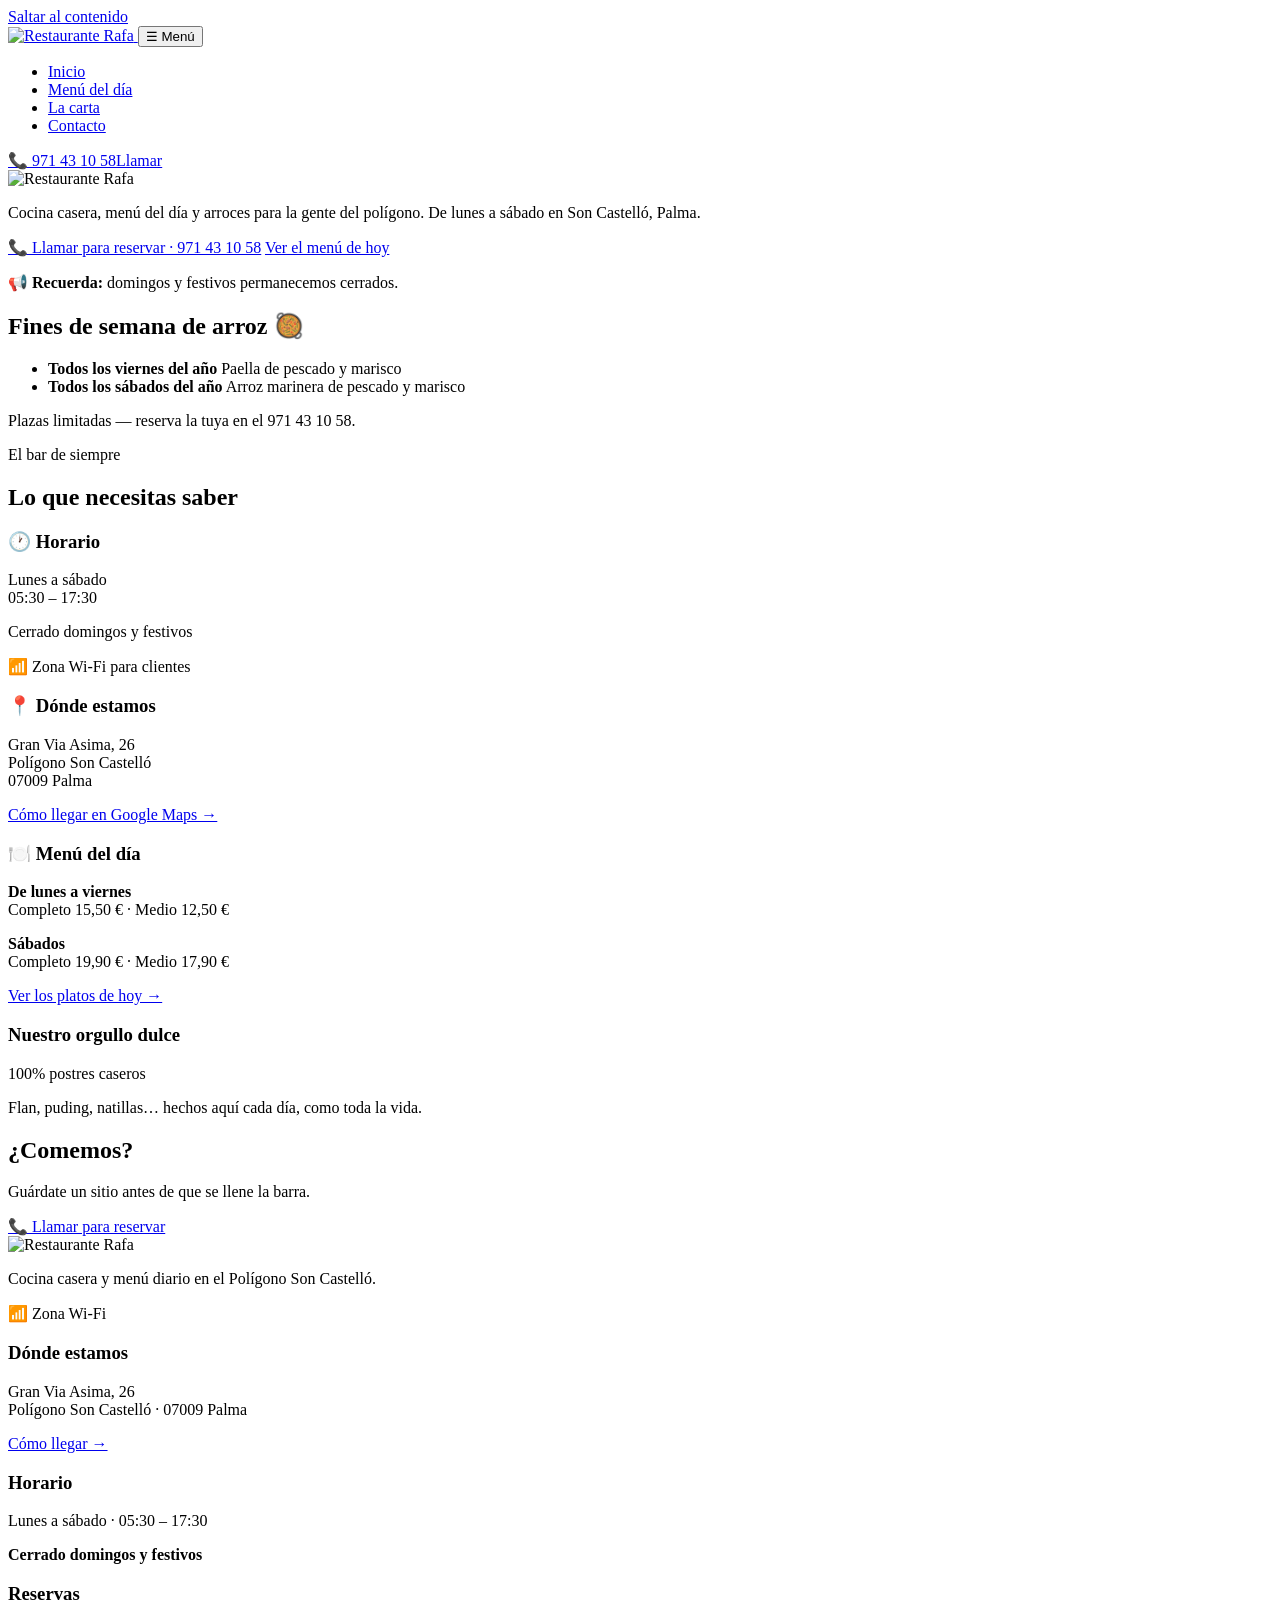
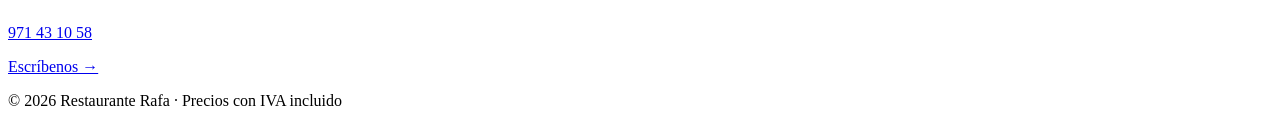
==== index.html @ ab128830 "Add files via upload" ====
<!DOCTYPE html>
<html lang="es">
<head>
  <meta charset="UTF-8">
  <meta name="viewport" content="width=device-width, initial-scale=1">
  <title>Restaurante Rafa · Menú diario y cocina casera en Son Castelló, Palma</title>
  <meta name="description" content="Bar restaurante Rafa en el Polígono Son Castelló (Palma). Menú del día, bocadillos, arroces y postres 100% caseros. Paella de pescado y marisco todos los viernes. Reservas: 971 43 10 58.">
  <meta name="theme-color" content="#1E3A8A">
  <link rel="icon" type="image/svg+xml" href="assets/logo-rafa.svg">
  <meta property="og:title" content="Restaurante Rafa · Son Castelló, Palma">
  <meta property="og:description" content="Menú del día, arroces de fin de semana y postres 100% caseros. Reservas: 971 43 10 58.">
  <link rel="preconnect" href="https://fonts.googleapis.com">
  <link rel="preconnect" href="https://fonts.gstatic.com" crossorigin>
  <link href="https://fonts.googleapis.com/css2?family=Archivo:wdth,wght@62..125,400..900&family=Caveat:wght@600&family=Public+Sans:wght@400;600;700&display=swap" rel="stylesheet">
  <link rel="stylesheet" href="css/estilo.css">
</head>
<body>
  <a class="salto-contenido" href="#contenido">Saltar al contenido</a>

  <header class="cabecera">
    <div class="contenedor cabecera__fila">
      <a class="marca" href="index.html" aria-label="Restaurante Rafa — Inicio">
        <img class="logo-blanco" src="assets/logo-rafa.svg" alt="Restaurante Rafa">
      </a>
      <button class="nav-boton" aria-expanded="false" aria-controls="nav-principal">☰ Menú</button>
      <nav class="nav-principal" id="nav-principal" aria-label="Navegación principal">
        <ul>
          <li><a href="index.html" aria-current="page">Inicio</a></li>
          <li><a href="menu-diario.html">Menú del día</a></li>
          <li><a href="la-carta.html">La carta</a></li>
          <li><a href="contacto.html">Contacto</a></li>
        </ul>
      </nav>
      <a class="btn-llamar-nav" href="tel:971431058">
        📞 <span class="texto">971 43 10 58</span><span class="texto-corto">Llamar</span>
      </a>
    </div>
  </header>

  <main id="contenido">

    <!-- ============ PORTADA ============ -->
    <section class="hero contenedor">
      <img class="hero__logo" src="assets/logo-rafa.svg" alt="Restaurante Rafa">
      <p class="hero__lema">
        Cocina casera, menú del día y arroces para la gente del polígono.
        De lunes a sábado en Son Castelló, Palma.
      </p>
      <div class="hero__acciones">
        <a class="btn btn--llamar" href="tel:971431058">📞 Llamar para reservar · 971 43 10 58</a>
        <a class="btn btn--contorno" href="menu-diario.html">Ver el menú de hoy</a>
      </div>
    </section>

    <!-- ============ AVISOS DESTACADOS ============
         Para cambiar el aviso, edita el texto de abajo.
         Para ocultarlo, añade class="aviso oculto".        -->
    <section class="contenedor" aria-label="Avisos">
      <p class="aviso">
        📢 <span><strong>Recuerda:</strong> domingos y festivos permanecemos cerrados.</span>
      </p>
    </section>

    <!-- ============ ARROCES DE FIN DE SEMANA ============ -->
    <section class="seccion contenedor" aria-labelledby="titulo-arroces">
      <div class="banner-arroces">
        <h2 class="banner-arroces__titulo" id="titulo-arroces">Fines de semana de arroz 🥘</h2>
        <ul class="banner-arroces__dias">
          <li>
            <strong>Todos los viernes del año</strong>
            Paella de pescado y marisco
          </li>
          <li>
            <strong>Todos los sábados del año</strong>
            Arroz marinera de pescado y marisco
          </li>
        </ul>
        <p class="banner-arroces__nota">Plazas limitadas — reserva la tuya en el 971 43 10 58.</p>
      </div>
    </section>

    <!-- ============ INFORMACIÓN PRÁCTICA ============ -->
    <section class="seccion contenedor" aria-labelledby="titulo-info" style="padding-top:0">
      <p class="cejilla cejilla--marino">El bar de siempre</p>
      <h2 id="titulo-info">Lo que necesitas saber</h2>

      <div class="rejilla-info mt-1">
        <article class="tarjeta">
          <h3>🕐 Horario</h3>
          <p class="dato-fuerte">Lunes a sábado<br>05:30 – 17:30</p>
          <p><span class="cerrado">Cerrado domingos y festivos</span></p>
          <p><span class="wifi">📶 Zona Wi-Fi para clientes</span></p>
        </article>

        <article class="tarjeta">
          <h3>📍 Dónde estamos</h3>
          <p>Gran Via Asima, 26<br>Polígono Son Castelló<br>07009 Palma</p>
          <p><a href="https://www.google.com/maps/search/?api=1&query=Restaurante+Rafa+Gran+Via+Asima+26+Palma" target="_blank" rel="noopener">Cómo llegar en Google Maps →</a></p>
        </article>

        <article class="tarjeta tarjeta--papel">
          <h3>🍽️ Menú del día</h3>
          <p>
            <strong>De lunes a viernes</strong><br>
            Completo 15,50 € · Medio 12,50 €
          </p>
          <p>
            <strong>Sábados</strong><br>
            Completo 19,90 € · Medio 17,90 €
          </p>
          <p><a href="menu-diario.html">Ver los platos de hoy →</a></p>
        </article>

        <article class="tarjeta tarjeta--papel">
          <h3>Nuestro orgullo dulce</h3>
          <p><span class="sello">100% postres caseros</span></p>
          <p class="mt-1">Flan, puding, natillas… hechos aquí cada día, como toda la vida.</p>
        </article>
      </div>
    </section>

    <!-- ============ CIERRE ============ -->
    <section class="seccion contenedor centrado" style="padding-top:0">
      <h2>¿Comemos?</h2>
      <p>Guárdate un sitio antes de que se llene la barra.</p>
      <a class="btn btn--llamar" href="tel:971431058">📞 Llamar para reservar</a>
    </section>

  </main>

  <footer class="pie">
    <div class="contenedor">
      <div class="pie__rejilla">
        <div class="pie__marca">
          <img class="logo-blanco" src="assets/logo-rafa.svg" alt="Restaurante Rafa">
          <p>Cocina casera y menú diario en el Polígono Son Castelló.</p>
          <p><span class="wifi">📶 Zona Wi-Fi</span></p>
        </div>
        <div>
          <h3>Dónde estamos</h3>
          <p>Gran Via Asima, 26<br>Polígono Son Castelló · 07009 Palma</p>
          <p><a href="https://www.google.com/maps/search/?api=1&query=Restaurante+Rafa+Gran+Via+Asima+26+Palma" target="_blank" rel="noopener">Cómo llegar →</a></p>
        </div>
        <div>
          <h3>Horario</h3>
          <p>Lunes a sábado · 05:30 – 17:30</p>
          <p><strong>Cerrado domingos y festivos</strong></p>
        </div>
        <div>
          <h3>Reservas</h3>
          <p><a href="tel:971431058">971 43 10 58</a></p>
          <p><a href="contacto.html">Escríbenos →</a></p>
        </div>
      </div>
      <div class="pie__condiciones">
        <p class="pie__legal">© <span data-anio>2026</span> Restaurante Rafa · Precios con IVA incluido</p>
      </div>
    </div>
  </footer>

  <script src="js/config.js"></script>
  <script src="js/comun.js"></script>
</body>
</html>
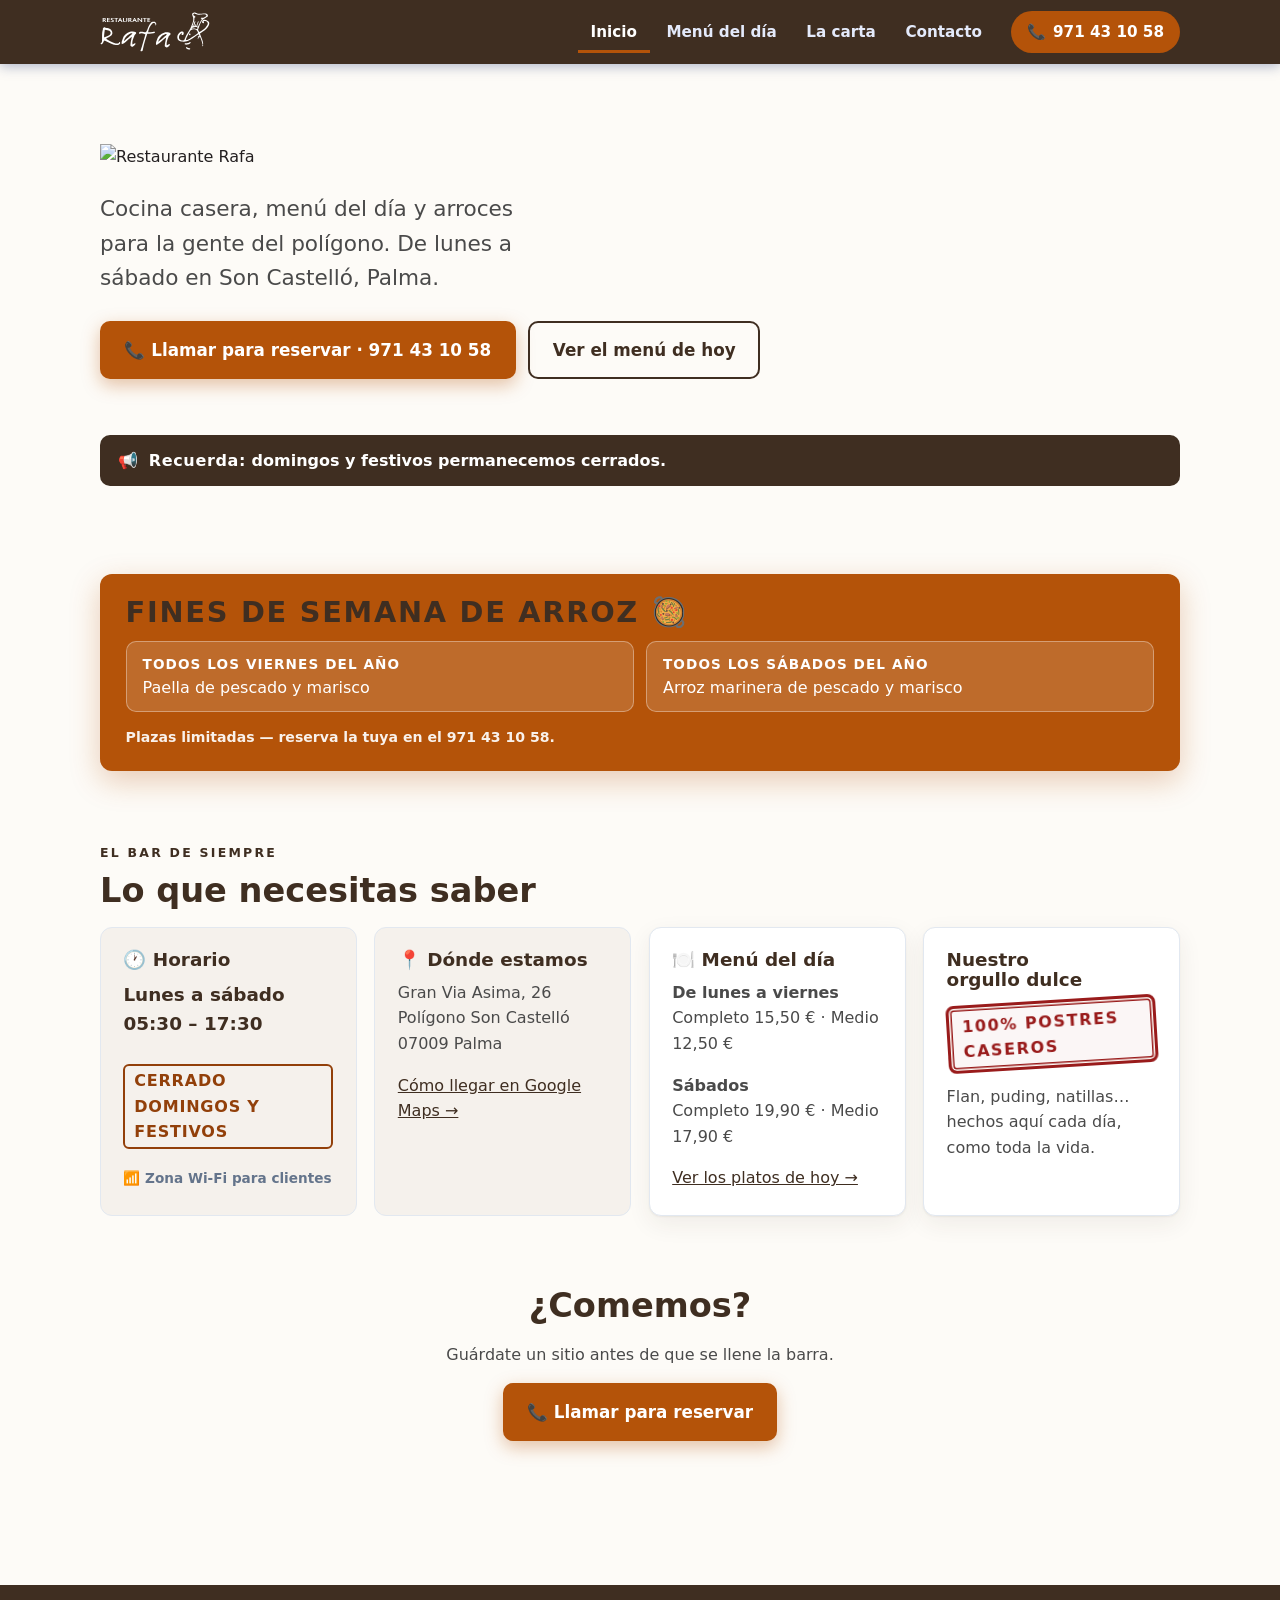
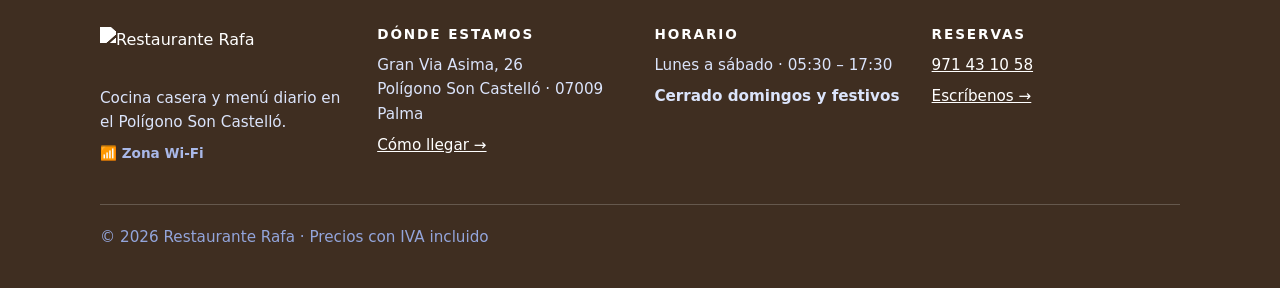
==== commit 139678b5: "Update index.html" ====
--- a/index.html
+++ b/index.html
@@ -6,13 +6,13 @@
   <title>Restaurante Rafa · Menú diario y cocina casera en Son Castelló, Palma</title>
   <meta name="description" content="Bar restaurante Rafa en el Polígono Son Castelló (Palma). Menú del día, bocadillos, arroces y postres 100% caseros. Paella de pescado y marisco todos los viernes. Reservas: 971 43 10 58.">
   <meta name="theme-color" content="#1E3A8A">
-  <link rel="icon" type="image/svg+xml" href="assets/logo-rafa.svg">
+  <link rel="icon" type="image/svg+xml" href="logo-rafa.svg">
   <meta property="og:title" content="Restaurante Rafa · Son Castelló, Palma">
   <meta property="og:description" content="Menú del día, arroces de fin de semana y postres 100% caseros. Reservas: 971 43 10 58.">
   <link rel="preconnect" href="https://fonts.googleapis.com">
   <link rel="preconnect" href="https://fonts.gstatic.com" crossorigin>
   <link href="https://fonts.googleapis.com/css2?family=Archivo:wdth,wght@62..125,400..900&family=Caveat:wght@600&family=Public+Sans:wght@400;600;700&display=swap" rel="stylesheet">
-  <link rel="stylesheet" href="css/estilo.css">
+  <link rel="stylesheet" href="estilo.css">
 </head>
 <body>
   <a class="salto-contenido" href="#contenido">Saltar al contenido</a>
@@ -20,7 +20,7 @@
   <header class="cabecera">
     <div class="contenedor cabecera__fila">
       <a class="marca" href="index.html" aria-label="Restaurante Rafa — Inicio">
-        <img class="logo-blanco" src="assets/logo-rafa.svg" alt="Restaurante Rafa">
+        <img class="logo-blanco" src="logo-rafa.svg" alt="Restaurante Rafa">
       </a>
       <button class="nav-boton" aria-expanded="false" aria-controls="nav-principal">☰ Menú</button>
       <nav class="nav-principal" id="nav-principal" aria-label="Navegación principal">
@@ -158,7 +158,7 @@
     </div>
   </footer>
 
-  <script src="js/config.js"></script>
-  <script src="js/comun.js"></script>
+  <script src="config.js"></script>
+  <script src="comun.js"></script>
 </body>
 </html>
--- a/estilo.css
+++ b/estilo.css
@@ -0,0 +1,770 @@
+/* ==========================================================================
+   RESTAURANTE RAFA · Hoja de estilos principal
+   Paleta "Mediterráneo y Bogavante" (Opción A del briefing) · Regla 60-30-10
+   ========================================================================== */
+
+/* ---------- 1. Tokens de diseño ---------- */
+:root {
+  /* Paleta fijada por el briefing (Opción B: Taberna Tradicional y Brasa) */
+  --crema:      #FDFBF7;  /* Fondo principal (60%) — Creme Quente / Amendra */
+  --marino:     #3F2E21;  /* Estructura y títulos (30%) — Marrón Café Oscuro */
+  --bogavante:  #B45309;  /* Acción y avisos clave (10%) — Ámbar Ouro / Fuego */
+  --tinta:      #4A4A4A;  /* Texto de cuerpo — Gris Carbón */
+  --bloque:     #F5F1EC;  /* Fondos de bloques — Derivado cálido del fondo */
+
+  /* Derivados */
+  --marino-oscuro: #2D1F13;
+  --bogavante-oscuro: #92400A;
+  --vino:       #991B1B;  /* Rojo Vino para el sello de postres caseros */
+  --linea:      #E2E8F0;
+  --papel:      #FFFFFF;
+  --papel-borde:#E9E4DA;
+  --logo-tinta: #231F20;
+
+  /* Tipografía */
+  --f-display: "Archivo", system-ui, sans-serif;
+  --f-cuerpo:  "Public Sans", system-ui, sans-serif;
+  --f-mano:    "Caveat", cursive;
+
+  /* Métricas */
+  --ancho-max: 1080px;
+  --radio: 12px;
+  --sombra-suave: 0 1px 2px rgba(63,46,33,.06), 0 8px 24px rgba(63,46,33,.07);
+}
+
+/* ---------- 2. Base ---------- */
+*, *::before, *::after { box-sizing: border-box; }
+
+html { scroll-behavior: smooth; }
+
+body {
+  margin: 0;
+  background: var(--crema);
+  color: var(--tinta);
+  font-family: var(--f-cuerpo);
+  font-size: 1rem;
+  line-height: 1.6;
+  -webkit-font-smoothing: antialiased;
+}
+
+img, svg { max-width: 100%; display: block; }
+
+a { color: var(--marino); }
+
+h1, h2, h3 {
+  font-family: var(--f-display);
+  color: var(--marino);
+  line-height: 1.1;
+  margin: 0 0 .5em;
+  text-wrap: balance;
+}
+
+h1 { font-size: clamp(2rem, 5.5vw, 3.2rem); font-weight: 800; letter-spacing: -.01em; }
+h2 { font-size: clamp(1.5rem, 4vw, 2.1rem); font-weight: 800; }
+h3 { font-size: 1.15rem; font-weight: 700; }
+
+p { margin: 0 0 1em; }
+
+.contenedor {
+  width: min(100% - 2.5rem, var(--ancho-max));
+  margin-inline: auto;
+}
+
+.seccion { padding-block: clamp(2.5rem, 7vw, 4.5rem); }
+
+/* Cejilla de sección (voz de rotulación) */
+.cejilla {
+  font-family: var(--f-display);
+  font-weight: 700;
+  font-stretch: 115%;
+  font-size: .78rem;
+  letter-spacing: .18em;
+  text-transform: uppercase;
+  color: var(--bogavante);
+  margin-bottom: .6rem;
+}
+.cejilla--marino { color: var(--marino); }
+
+/* Acceso rápido para teclado */
+.salto-contenido {
+  position: absolute; left: -999px; top: 0;
+  background: var(--marino); color: #fff;
+  padding: .6rem 1rem; z-index: 100; border-radius: 0 0 8px 0;
+}
+.salto-contenido:focus { left: 0; }
+
+:focus-visible {
+  outline: 3px solid var(--bogavante);
+  outline-offset: 2px;
+  border-radius: 4px;
+}
+
+/* ---------- 3. Cabecera y navegación (30% marino) ---------- */
+.cabecera {
+  background: var(--marino);
+  position: sticky; top: 0; z-index: 50;
+  box-shadow: 0 2px 12px rgba(23, 46, 112, .35);
+}
+
+.cabecera__fila {
+  display: flex; align-items: center; gap: 1rem;
+  min-height: 64px;
+}
+
+.marca { display: inline-flex; align-items: center; }
+.marca svg, .marca img { height: 40px; width: auto; color: #fff; }
+
+/* El logo es monocromo: este filtro lo vuelve blanco sobre marino */
+.logo-blanco { filter: brightness(0) invert(1); }
+
+.texto-corto { display: none; }
+
+.nav-principal { margin-left: auto; }
+
+.nav-principal ul {
+  list-style: none; margin: 0; padding: 0;
+  display: flex; align-items: center; gap: .25rem;
+}
+
+.nav-principal a {
+  display: block;
+  font-family: var(--f-display);
+  font-weight: 700; font-size: .95rem;
+  color: #E4EAFB; text-decoration: none;
+  padding: .55rem .8rem; border-radius: 8px;
+}
+.nav-principal a:hover { background: rgba(255,255,255,.12); color: #fff; }
+.nav-principal a[aria-current="page"] {
+  color: #fff;
+  box-shadow: inset 0 -3px 0 var(--bogavante);
+  border-radius: 8px 8px 0 0;
+}
+
+/* Botón llamar en cabecera — uso nº1 del rojo (10%) */
+.btn-llamar-nav {
+  display: inline-flex; align-items: center; gap: .45rem;
+  background: var(--bogavante); color: #fff;
+  font-family: var(--f-display); font-weight: 800; font-size: .95rem;
+  text-decoration: none;
+  padding: .55rem 1rem; border-radius: 999px;
+  white-space: nowrap;
+  transition: background .15s ease, transform .15s ease;
+}
+.btn-llamar-nav:hover { background: var(--bogavante-oscuro); transform: translateY(-1px); }
+
+/* Menú móvil */
+.nav-boton {
+  display: none;
+  margin-left: auto;
+  background: none; border: 2px solid rgba(255,255,255,.4);
+  color: #fff; border-radius: 8px;
+  padding: .45rem .6rem; cursor: pointer;
+  font-family: var(--f-display); font-weight: 700; font-size: .9rem;
+}
+
+@media (max-width: 780px) {
+  .nav-boton { display: inline-flex; align-items: center; gap: .4rem; }
+  .btn-llamar-nav .texto { display: none; }      /* en móvil: etiqueta corta */
+  .btn-llamar-nav .texto-corto { display: inline; }
+  .nav-principal {
+    position: absolute; left: 0; right: 0; top: 100%;
+    background: var(--marino);
+    display: none;
+    border-top: 1px solid rgba(255,255,255,.15);
+    box-shadow: 0 14px 24px rgba(23,46,112,.35);
+  }
+  .cabecera.nav-abierta .nav-principal { display: block; }
+  .nav-principal ul { flex-direction: column; align-items: stretch; gap: 0; padding: .5rem 1rem 1rem; }
+  .nav-principal a { padding: .9rem .5rem; font-size: 1.05rem; border-bottom: 1px solid rgba(255,255,255,.12); border-radius: 0; }
+  .nav-principal a[aria-current="page"] { box-shadow: inset 4px 0 0 var(--bogavante); padding-left: .9rem; }
+}
+
+/* ---------- 4. Botones ---------- */
+.btn {
+  display: inline-flex; align-items: center; justify-content: center; gap: .5rem;
+  font-family: var(--f-display); font-weight: 800;
+  text-decoration: none; cursor: pointer;
+  border-radius: 10px; border: 2px solid transparent;
+  padding: .85rem 1.4rem; font-size: 1.05rem;
+  transition: transform .15s ease, background .15s ease, box-shadow .15s ease;
+}
+.btn:active { transform: translateY(1px); }
+
+.btn--llamar {           /* Ámbar dorado: reservado a la llamada */
+  background: var(--bogavante); color: #fff;
+  box-shadow: 0 6px 18px rgba(180,83,9,.35);
+}
+.btn--llamar:hover { background: var(--bogavante-oscuro); transform: translateY(-2px); }
+
+.btn--contorno {
+  background: transparent; color: var(--marino);
+  border-color: var(--marino);
+}
+.btn--contorno:hover { background: var(--marino); color: #fff; }
+
+.btn--marino { background: var(--marino); color: #fff; }
+.btn--marino:hover { background: var(--marino-oscuro); }
+
+.btn--bloque { width: 100%; }
+
+/* ---------- 5. Portada ---------- */
+.hero { padding-block: clamp(2.5rem, 8vw, 5rem) clamp(2rem, 6vw, 3.5rem); }
+
+.hero__logo {
+  width: min(520px, 78vw);
+  color: var(--logo-tinta);
+  margin-bottom: 1.4rem;
+}
+
+.hero__lema {
+  font-size: clamp(1.1rem, 2.6vw, 1.35rem);
+  max-width: 34ch;
+  color: var(--tinta);
+}
+
+.hero__acciones {
+  display: flex; flex-wrap: wrap; gap: .8rem;
+  margin-top: 1.6rem;
+}
+
+@media (prefers-reduced-motion: no-preference) {
+  .hero > * { animation: subir .6s ease both; }
+  .hero > *:nth-child(2) { animation-delay: .08s; }
+  .hero > *:nth-child(3) { animation-delay: .16s; }
+  @keyframes subir {
+    from { opacity: 0; transform: translateY(14px); }
+    to   { opacity: 1; transform: none; }
+  }
+}
+
+/* ---------- 6. Banner de arroces de fin de semana (uso del ámbar) ---------- */
+.banner-arroces {
+  background: var(--bogavante);
+  color: #fff;
+  border-radius: var(--radio);
+  padding: 1.4rem 1.6rem;
+  box-shadow: 0 10px 30px rgba(180,83,9,.28);
+}
+
+.banner-arroces__titulo {
+  font-family: var(--f-display);
+  font-weight: 800; font-stretch: 72%;
+  text-transform: uppercase; letter-spacing: .06em;
+  font-size: clamp(1.3rem, 3.4vw, 1.8rem);
+  margin: 0 0 .8rem;
+}
+
+.banner-arroces__dias {
+  display: grid; gap: .75rem;
+  grid-template-columns: repeat(auto-fit, minmax(240px, 1fr));
+  margin: 0; padding: 0; list-style: none;
+}
+
+.banner-arroces__dias li {
+  background: rgba(255,255,255,.14);
+  border: 1px solid rgba(255,255,255,.35);
+  border-radius: 10px;
+  padding: .8rem 1rem;
+  line-height: 1.35;
+}
+
+.banner-arroces__dias strong {
+  display: block;
+  font-family: var(--f-display); font-weight: 800;
+  text-transform: uppercase; letter-spacing: .08em;
+  font-size: .85rem; margin-bottom: .2rem;
+}
+
+.banner-arroces__nota {
+  margin: .9rem 0 0; font-size: .88rem; opacity: .92;
+  font-weight: 600;
+}
+
+/* ---------- 7. Tarjetas de información ---------- */
+.rejilla-info {
+  display: grid; gap: 1.1rem;
+  grid-template-columns: repeat(auto-fit, minmax(250px, 1fr));
+}
+
+.tarjeta {
+  background: var(--bloque);
+  border: 1px solid var(--linea);
+  border-radius: var(--radio);
+  padding: 1.4rem 1.4rem 1.5rem;
+}
+
+.tarjeta h3 { margin-bottom: .6rem; }
+.tarjeta p:last-child { margin-bottom: 0; }
+
+.tarjeta--papel { background: var(--papel); box-shadow: var(--sombra-suave); }
+
+.dato-fuerte {
+  font-family: var(--f-display); font-weight: 800;
+  color: var(--marino); font-size: 1.15rem;
+}
+
+.cerrado {
+  display: inline-block;
+  font-family: var(--f-display); font-weight: 800;
+  font-stretch: 78%; text-transform: uppercase; letter-spacing: .05em;
+  color: var(--bogavante-oscuro);
+  border: 2px solid currentColor; border-radius: 6px;
+  padding: .15rem .55rem; margin-top: .4rem;
+}
+
+.wifi {
+  display: inline-flex; align-items: center; gap: .4rem;
+  font-size: .85rem; color: #64748B; font-weight: 600;
+}
+
+/* ---------- 8. Sello "100% caseros" (uso nº3: rojo vino) ---------- */
+.sello {
+  display: inline-block;
+  font-family: var(--f-display);
+  font-weight: 800; font-stretch: 74%;
+  text-transform: uppercase; letter-spacing: .1em;
+  color: var(--vino);
+  border: 3px solid var(--vino);
+  border-radius: 8px;
+  padding: .35rem .8rem .3rem;
+  transform: rotate(-3.5deg);
+  box-shadow: inset 0 0 0 1.5px var(--crema), inset 0 0 0 3px var(--vino);
+  background: rgba(153,27,27,.04);
+}
+
+.sello--grande { font-size: 1.25rem; padding: .5rem 1.1rem .45rem; }
+
+@media (prefers-reduced-motion: no-preference) {
+  .sello--animado { animation: estampar .45s cubic-bezier(.2,1.4,.4,1) both .35s; }
+  @keyframes estampar {
+    from { opacity: 0; transform: rotate(-3.5deg) scale(1.6); }
+    to   { opacity: 1; transform: rotate(-3.5deg) scale(1); }
+  }
+}
+
+/* ---------- 9. Aviso destacado ---------- */
+.aviso {
+  background: var(--marino);
+  color: #fff;
+  border-radius: 10px;
+  padding: .8rem 1.1rem;
+  display: flex; align-items: center; gap: .7rem;
+  font-weight: 600;
+}
+.aviso strong { font-family: var(--f-display); letter-spacing: .04em; }
+
+/* ---------- 10. LA MINUTA (elemento firma) ---------- */
+.minuta {
+  background: var(--papel);
+  border: 1px solid var(--papel-borde);
+  border-top: 6px solid var(--marino);
+  border-radius: 6px;
+  box-shadow:
+    0 1px 0 rgba(35,31,32,.05),
+    0 14px 34px rgba(63,46,33,.12),
+    0 2px 6px rgba(63,46,33,.08);
+  padding: clamp(1.4rem, 4vw, 2.4rem);
+  max-width: 640px;
+  margin-inline: auto;
+}
+
+.minuta__cabecera {
+  text-align: center;
+  border-bottom: 2px solid var(--linea);
+  padding-bottom: 1.1rem;
+  margin-bottom: 1.3rem;
+}
+
+.minuta__marca { height: 44px; width: auto; margin: 0 auto .8rem; color: var(--logo-tinta); }
+
+.minuta__dia {
+  font-family: var(--f-display);
+  font-weight: 800; font-stretch: 66%;
+  font-size: clamp(2.6rem, 9vw, 3.8rem);
+  letter-spacing: .04em;
+  color: var(--marino);
+  text-transform: uppercase;
+  line-height: 1;
+  margin: 0;
+}
+
+.minuta__fecha {
+  font-size: .85rem; color: #64748B; margin: .35rem 0 0;
+  font-weight: 600; letter-spacing: .04em;
+}
+
+.minuta__seccion { margin-bottom: 1.4rem; }
+
+.minuta__titulo-seccion {
+  font-family: var(--f-display);
+  font-weight: 800; font-stretch: 82%;
+  text-transform: uppercase; letter-spacing: .14em;
+  font-size: .95rem;
+  color: var(--bogavante);
+  margin: 0 0 .55rem;
+  display: flex; align-items: center; gap: .6rem;
+}
+.minuta__titulo-seccion::after {
+  content: ""; flex: 1; height: 2px;
+  background: repeating-linear-gradient(90deg, var(--linea) 0 6px, transparent 6px 11px);
+}
+
+.minuta__platos { list-style: none; margin: 0; padding: 0; }
+
+.minuta__platos li {
+  font-size: 1.08rem;
+  padding: .5rem .1rem;
+  border-bottom: 1px dashed var(--linea);
+  color: var(--tinta);
+}
+.minuta__platos li:last-child { border-bottom: 0; }
+
+/* Cláusulas fijas: voz de fotocopia en mayúsculas */
+.minuta__clausulas {
+  background: var(--bloque);
+  border-radius: 8px;
+  padding: 1rem 1.1rem;
+  margin-top: .4rem;
+}
+
+.minuta__clausulas p {
+  font-family: var(--f-display);
+  font-weight: 700; font-stretch: 90%;
+  font-size: .8rem; letter-spacing: .07em;
+  text-transform: uppercase;
+  color: var(--marino);
+  margin: 0 0 .55rem;
+}
+.minuta__clausulas p:last-child { margin-bottom: 0; }
+.minuta__clausulas .resaltado { color: var(--bogavante-oscuro); }
+
+.minuta__postres {
+  display: flex; align-items: center; flex-wrap: wrap; gap: .8rem 1rem;
+  margin: 1.1rem 0 0;
+}
+.minuta__postres p { margin: 0; font-size: .95rem; }
+
+/* Sugerencia del día: escrita "a mano" */
+.minuta__sugerencia {
+  font-family: var(--f-mano);
+  font-size: clamp(1.5rem, 4.5vw, 1.9rem);
+  color: var(--bogavante-oscuro);
+  text-align: center;
+  margin: 1.3rem 0 0;
+  transform: rotate(-1.2deg);
+  line-height: 1.2;
+}
+
+.minuta__pie {
+  text-align: center;
+  font-family: var(--f-display);
+  font-weight: 800; font-stretch: 80%;
+  letter-spacing: .12em; text-transform: uppercase;
+  font-size: .85rem;
+  color: var(--marino);
+  border-top: 2px solid var(--linea);
+  margin-top: 1.4rem; padding-top: 1rem;
+}
+
+.minuta__actualizado {
+  text-align: center; font-size: .78rem; color: #94A3B8;
+  margin: .8rem 0 0;
+}
+
+/* Precios del menú (chips sobre la minuta) */
+.precios-menu {
+  display: grid; gap: 1rem;
+  grid-template-columns: repeat(auto-fit, minmax(240px, 1fr));
+  max-width: 640px; margin: 0 auto 1.8rem;
+}
+
+.precio-chip {
+  background: var(--papel);
+  border: 1px solid var(--linea);
+  border-radius: var(--radio);
+  padding: 1rem 1.2rem;
+  box-shadow: var(--sombra-suave);
+}
+
+.precio-chip h3 {
+  font-stretch: 80%; text-transform: uppercase; letter-spacing: .08em;
+  font-size: .85rem; margin-bottom: .5rem;
+}
+
+.precio-chip .cifras { display: flex; gap: 1.4rem; }
+
+.precio-chip .cifra strong {
+  display: block;
+  font-family: var(--f-display); font-weight: 800;
+  font-size: 1.5rem; color: var(--marino);
+  font-variant-numeric: tabular-nums;
+}
+.precio-chip .cifra span { font-size: .8rem; color: #64748B; font-weight: 600; }
+
+/* ---------- 11. LA CARTA ---------- */
+.chips-carta {
+  position: sticky; top: 64px; z-index: 40;
+  background: linear-gradient(var(--crema) 82%, transparent);
+  padding: .8rem 0 1rem;
+}
+
+.chips-carta ul {
+  list-style: none; margin: 0; padding: 0 0 .25rem;
+  display: flex; gap: .5rem;
+  overflow-x: auto;
+  -webkit-overflow-scrolling: touch;
+  scrollbar-width: thin;
+}
+
+.chips-carta a {
+  display: block; white-space: nowrap;
+  font-family: var(--f-display); font-weight: 700; font-size: .85rem;
+  color: var(--marino); text-decoration: none;
+  border: 1.5px solid var(--marino);
+  border-radius: 999px;
+  padding: .35rem .85rem;
+  background: var(--papel);
+}
+.chips-carta a:hover { background: var(--marino); color: #fff; }
+
+.seccion-carta { padding-block: 1.6rem 2.2rem; scroll-margin-top: 130px; }
+
+.seccion-carta > h2 {
+  font-stretch: 74%; text-transform: uppercase; letter-spacing: .05em;
+  border-bottom: 3px solid var(--marino);
+  padding-bottom: .35rem;
+  display: flex; align-items: baseline; gap: .8rem; flex-wrap: wrap;
+}
+
+.seccion-carta .nota-seccion {
+  font-family: var(--f-cuerpo); font-size: .85rem; font-weight: 600;
+  color: #64748B; letter-spacing: 0; text-transform: none;
+}
+
+/* Fila de plato con puntos de guía hasta el precio */
+.plato {
+  display: flex; align-items: baseline; gap: .6rem;
+  padding: .65rem 0;
+}
+.plato + .plato { border-top: 1px solid var(--linea); }
+
+.plato__nombre { font-weight: 600; color: var(--tinta); }
+.plato__desc { display: block; font-weight: 400; font-size: .86rem; color: #64748B; margin-top: .1rem; }
+
+.plato__guia { flex: 1; border-bottom: 2px dotted #C3CDD9; min-width: 24px; transform: translateY(-4px); }
+
+.plato__precio {
+  font-family: var(--f-display); font-weight: 800;
+  color: var(--marino); font-size: 1.05rem;
+  font-variant-numeric: tabular-nums;
+  white-space: nowrap;
+}
+
+/* Bocadillos: dos columnas de precio (entero / mitad) */
+.tabla-bocadillos { width: 100%; border-collapse: collapse; }
+
+.tabla-bocadillos th {
+  font-family: var(--f-display); font-weight: 800; font-stretch: 84%;
+  text-transform: uppercase; letter-spacing: .1em; font-size: .74rem;
+  color: var(--marino);
+  text-align: right; padding: .4rem .2rem .55rem;
+  border-bottom: 2px solid var(--marino);
+}
+.tabla-bocadillos th:first-child { text-align: left; }
+
+.tabla-bocadillos td {
+  padding: .65rem .2rem;
+  border-bottom: 1px solid var(--linea);
+  vertical-align: top;
+}
+
+.tabla-bocadillos td.precio {
+  text-align: right;
+  font-family: var(--f-display); font-weight: 800;
+  color: var(--marino); font-variant-numeric: tabular-nums;
+  white-space: nowrap; width: 4.6rem;
+}
+
+.tabla-bocadillos .plato__desc { max-width: 46ch; }
+.tabla-bocadillos td.precio[colspan] { white-space: normal; }
+
+/* Postres: enmarcado con el sello (regla del briefing) */
+.marco-caseros {
+  border: 2px solid var(--bogavante);
+  border-radius: var(--radio);
+  padding: 1.3rem 1.4rem .6rem;
+  position: relative;
+  background: var(--papel);
+  margin-top: 1.6rem;
+}
+
+.marco-caseros .sello {
+  position: absolute; top: -1.1rem; left: 1rem;
+  background: var(--papel);
+}
+
+/* ---------- 12. Contacto ---------- */
+.rejilla-contacto {
+  display: grid; gap: 1.4rem;
+  grid-template-columns: 1fr;
+}
+@media (min-width: 860px) {
+  .rejilla-contacto { grid-template-columns: 1.05fr .95fr; align-items: start; }
+}
+
+.mapa { border-radius: var(--radio); overflow: hidden; border: 1px solid var(--linea); box-shadow: var(--sombra-suave); }
+.mapa iframe { display: block; width: 100%; height: 340px; border: 0; }
+
+.formulario { display: grid; gap: 1rem; }
+
+.campo label {
+  display: block;
+  font-family: var(--f-display); font-weight: 700; font-size: .88rem;
+  color: var(--marino);
+  margin-bottom: .3rem;
+}
+
+.campo input, .campo textarea, .campo select {
+  width: 100%;
+  font: inherit; color: var(--tinta);
+  background: var(--papel);
+  border: 1.5px solid #CBD5E1;
+  border-radius: 10px;
+  padding: .75rem .9rem;
+}
+.campo input:focus, .campo textarea:focus, .campo select:focus {
+  border-color: var(--marino);
+  outline: 3px solid rgba(63,46,33,.18);
+}
+
+.campo textarea { min-height: 130px; resize: vertical; }
+
+.nota-formulario {
+  background: var(--bloque);
+  border-left: 4px solid var(--marino);
+  border-radius: 0 8px 8px 0;
+  padding: .8rem 1rem;
+  font-size: .92rem;
+}
+.nota-formulario[hidden] { display: none; }
+
+/* ---------- 13. Panel de administración ---------- */
+.panel-fondo { background: var(--bloque); min-height: 100dvh; }
+
+.panel {
+  max-width: 520px;
+  margin-inline: auto;
+  padding: 1.2rem 1.1rem 3.5rem;
+}
+
+.panel-tarjeta {
+  background: var(--papel);
+  border-radius: var(--radio);
+  box-shadow: var(--sombra-suave);
+  padding: 1.4rem 1.3rem;
+  margin-bottom: 1.1rem;
+}
+
+.panel h1 { font-size: 1.5rem; }
+.panel h2 { font-size: 1.05rem; font-stretch: 84%; text-transform: uppercase; letter-spacing: .1em; }
+
+.chips-dia { display: flex; flex-wrap: wrap; gap: .5rem; }
+
+.chip-dia {
+  font-family: var(--f-display); font-weight: 800; font-stretch: 78%;
+  font-size: .95rem; letter-spacing: .04em;
+  border: 2px solid var(--marino); border-radius: 999px;
+  background: var(--papel); color: var(--marino);
+  padding: .5rem .95rem; cursor: pointer;
+}
+.chip-dia[aria-pressed="true"] { background: var(--marino); color: #fff; }
+
+.campos-platos { display: grid; gap: .7rem; }
+
+.aviso-demo {
+  background: #FEF3C7; border: 1px solid #F59E0B; color: #78350F;
+  border-radius: 10px; padding: .8rem 1rem; font-size: .9rem;
+  margin-bottom: 1.1rem;
+}
+
+.toast {
+  position: fixed; left: 50%; bottom: 1.4rem; transform: translateX(-50%);
+  background: var(--marino); color: #fff;
+  font-family: var(--f-display); font-weight: 700;
+  border-radius: 999px; padding: .8rem 1.4rem;
+  box-shadow: 0 10px 30px rgba(23,46,112,.4);
+  opacity: 0; pointer-events: none;
+  transition: opacity .25s ease, transform .25s ease;
+  z-index: 90;
+  max-width: min(92vw, 480px); text-align: center;
+}
+.toast.visible { opacity: 1; transform: translateX(-50%) translateY(-6px); }
+.toast--error { background: var(--bogavante-oscuro); }
+
+.fila-sesion {
+  display: flex; justify-content: space-between; align-items: center; gap: 1rem;
+  font-size: .85rem; color: #64748B;
+  margin-bottom: 1rem;
+}
+.fila-sesion button {
+  background: none; border: none; cursor: pointer;
+  color: var(--marino); font-weight: 700; font-family: var(--f-display);
+  text-decoration: underline; font-size: .85rem; padding: .2rem;
+}
+
+/* ---------- 14. Pie de página (30% marino) ---------- */
+.pie {
+  background: var(--marino);
+  color: #DBE4FB;
+  margin-top: clamp(2.5rem, 7vw, 4.5rem);
+  padding-block: 2.6rem 2rem;
+}
+
+.pie a { color: #fff; }
+
+.pie__rejilla {
+  display: grid; gap: 1.8rem;
+  grid-template-columns: repeat(auto-fit, minmax(220px, 1fr));
+  align-items: start;
+}
+
+.pie__marca svg, .pie__marca img { height: 46px; width: auto; color: #fff; margin-bottom: .8rem; }
+
+.pie h3 {
+  color: #fff; font-size: .85rem;
+  font-stretch: 84%; text-transform: uppercase; letter-spacing: .14em;
+  margin-bottom: .7rem;
+}
+
+.pie p { margin-bottom: .4rem; font-size: .95rem; }
+.pie .wifi { color: #A9B8E8; }
+
+.pie__condiciones {
+  border-top: 1px solid rgba(255,255,255,.2);
+  margin-top: 2rem; padding-top: 1.3rem;
+}
+
+.pie__condiciones ul {
+  list-style: none; margin: 0 0 1rem; padding: 0;
+  display: flex; flex-wrap: wrap; gap: .5rem 1.6rem;
+}
+
+.pie__condiciones li {
+  font-family: var(--f-display); font-weight: 700; font-stretch: 88%;
+  font-size: .78rem; letter-spacing: .06em; text-transform: uppercase;
+  color: #B9C6EE;
+}
+.pie__condiciones li::before { content: "— "; color: var(--bogavante); }
+
+.pie__legal { font-size: .8rem; color: #93A5DB; margin: 0; }
+
+/* ---------- 15. Utilidades ---------- */
+.centrado { text-align: center; }
+.mt-2 { margin-top: 2rem; }
+.mt-1 { margin-top: 1rem; }
+.oculto { display: none !important; }
+
+@media (prefers-reduced-motion: reduce) {
+  html { scroll-behavior: auto; }
+  *, *::before, *::after { animation: none !important; transition: none !important; }
+}
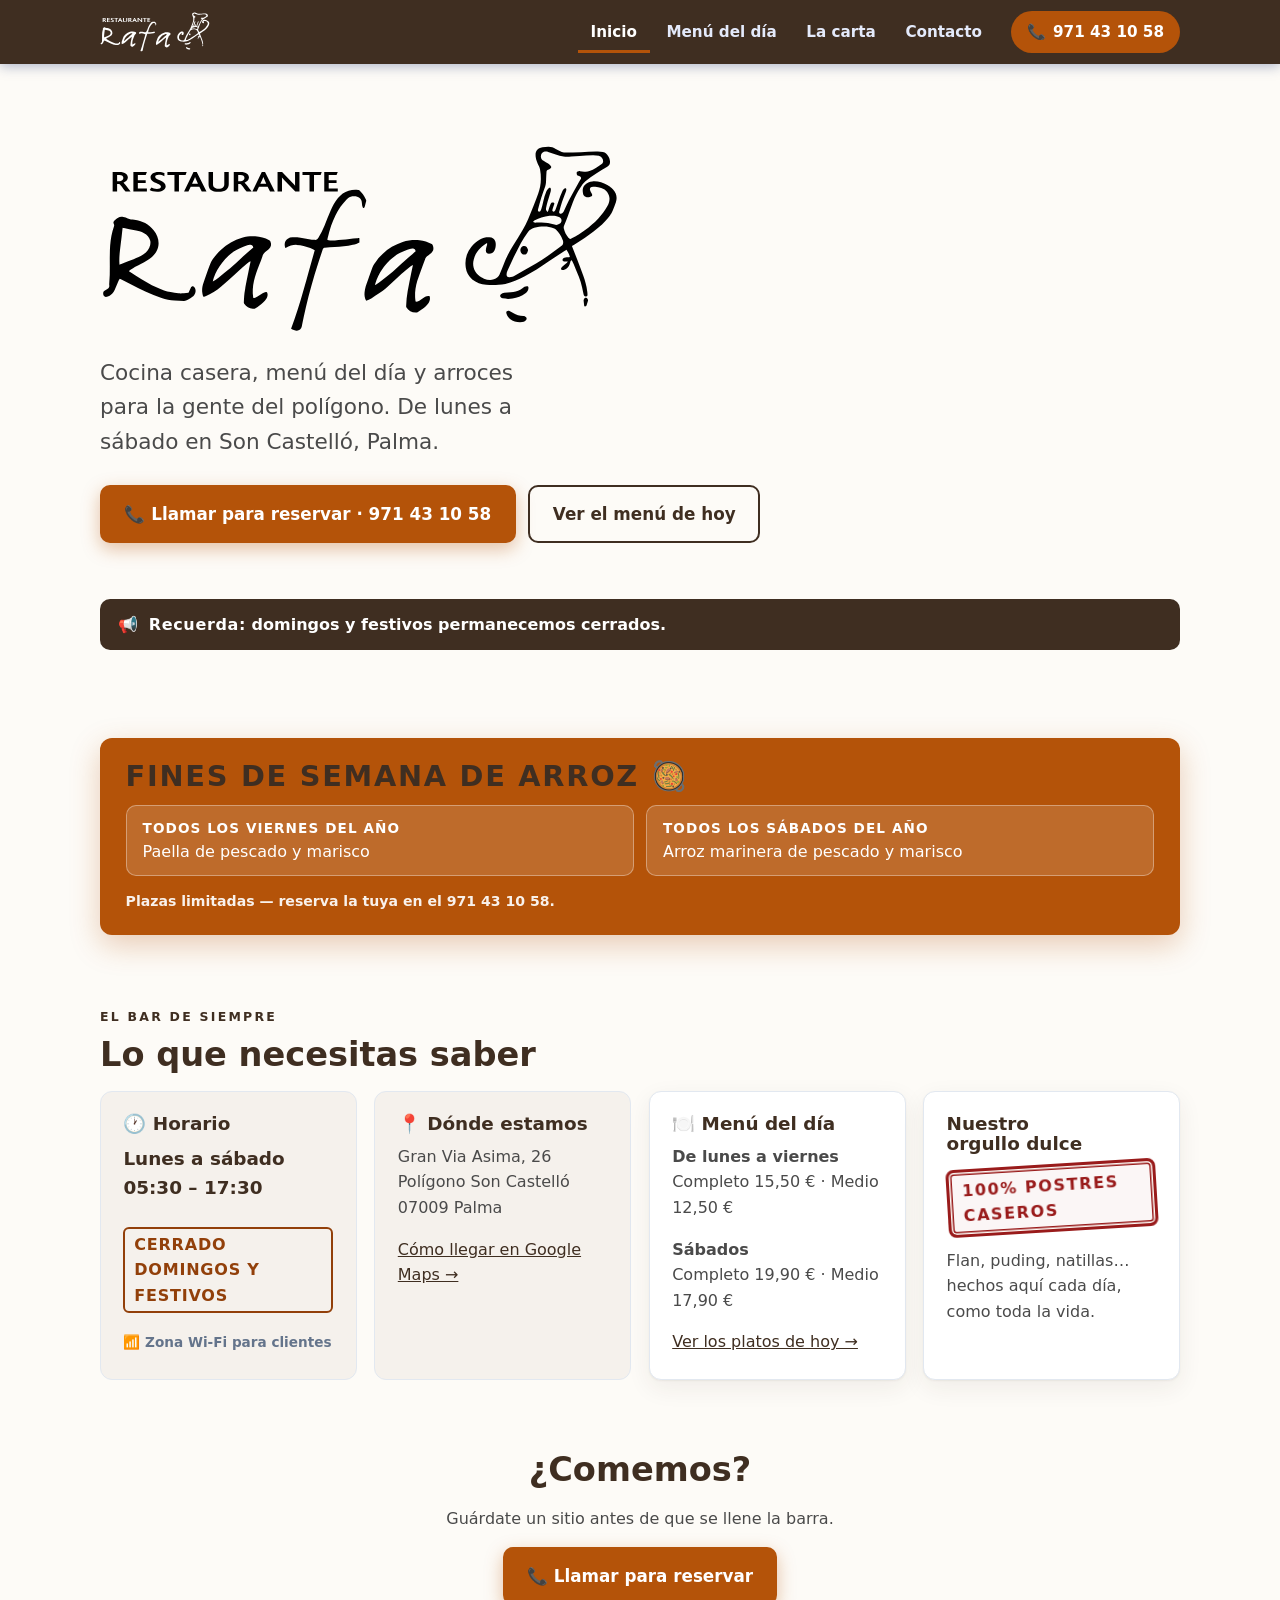
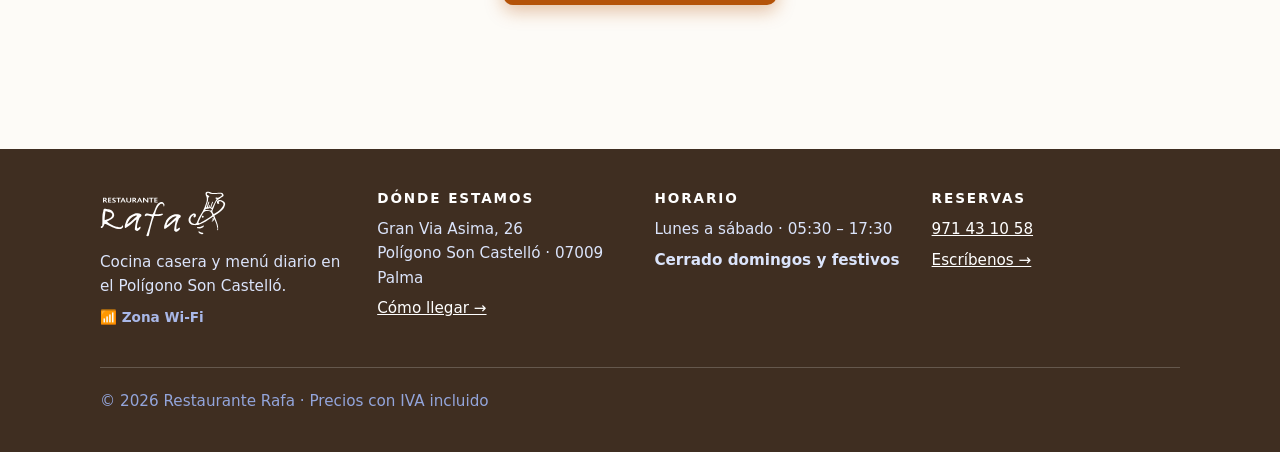
==== commit af7fd02d: "Update index.html" ====
--- a/index.html
+++ b/index.html
@@ -41,7 +41,7 @@
 
     <!-- ============ PORTADA ============ -->
     <section class="hero contenedor">
-      <img class="hero__logo" src="assets/logo-rafa.svg" alt="Restaurante Rafa">
+      <img class="hero__logo" src="logo-rafa.svg" alt="Restaurante Rafa">
       <p class="hero__lema">
         Cocina casera, menú del día y arroces para la gente del polígono.
         De lunes a sábado en Son Castelló, Palma.
@@ -132,7 +132,7 @@
     <div class="contenedor">
       <div class="pie__rejilla">
         <div class="pie__marca">
-          <img class="logo-blanco" src="assets/logo-rafa.svg" alt="Restaurante Rafa">
+          <img class="logo-blanco" src="logo-rafa.svg" alt="Restaurante Rafa">
           <p>Cocina casera y menú diario en el Polígono Son Castelló.</p>
           <p><span class="wifi">📶 Zona Wi-Fi</span></p>
         </div>
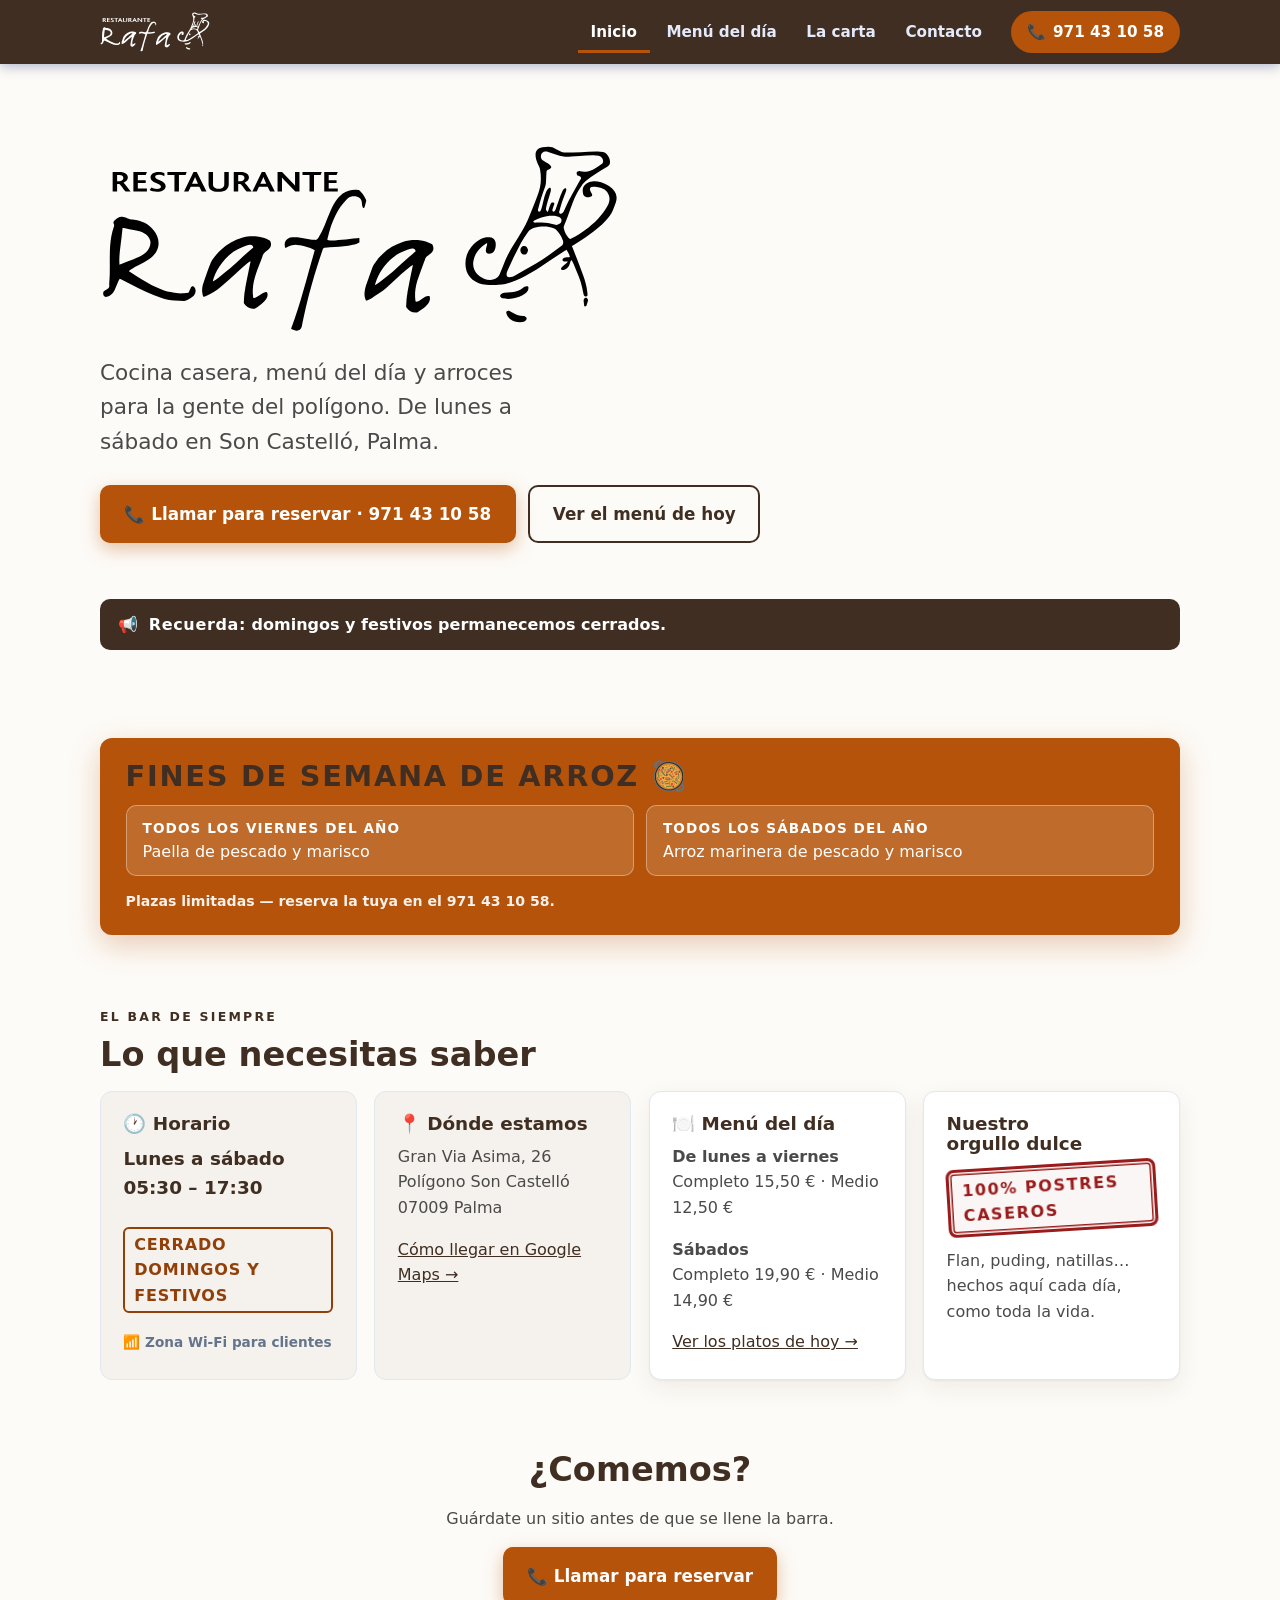
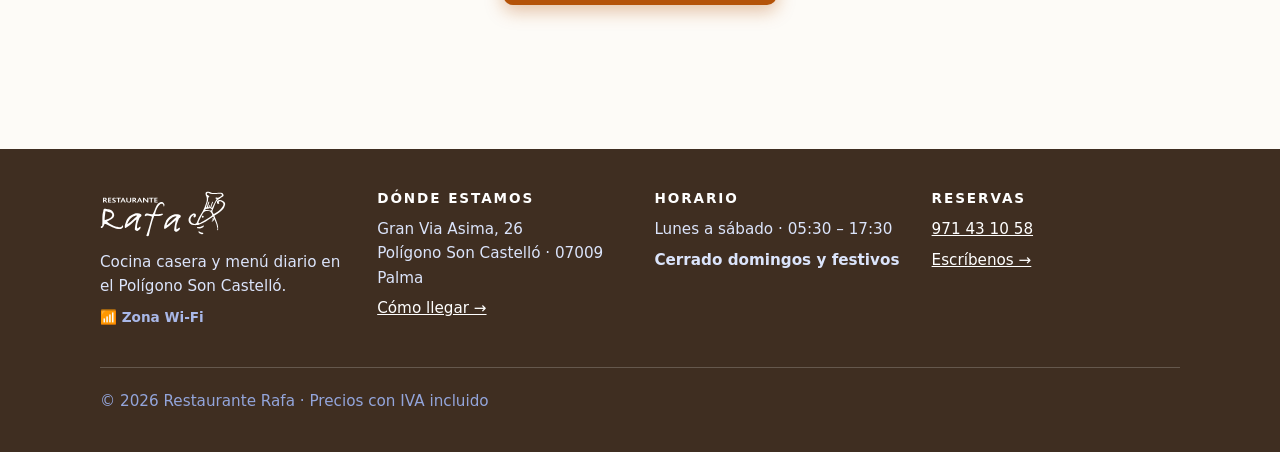
==== commit 730dd072: "Update index.html" ====
--- a/index.html
+++ b/index.html
@@ -106,7 +106,7 @@
           </p>
           <p>
             <strong>Sábados</strong><br>
-            Completo 19,90 € · Medio 17,90 €
+            Completo 19,90 € · Medio 14,90 €
           </p>
           <p><a href="menu-diario.html">Ver los platos de hoy →</a></p>
         </article>
